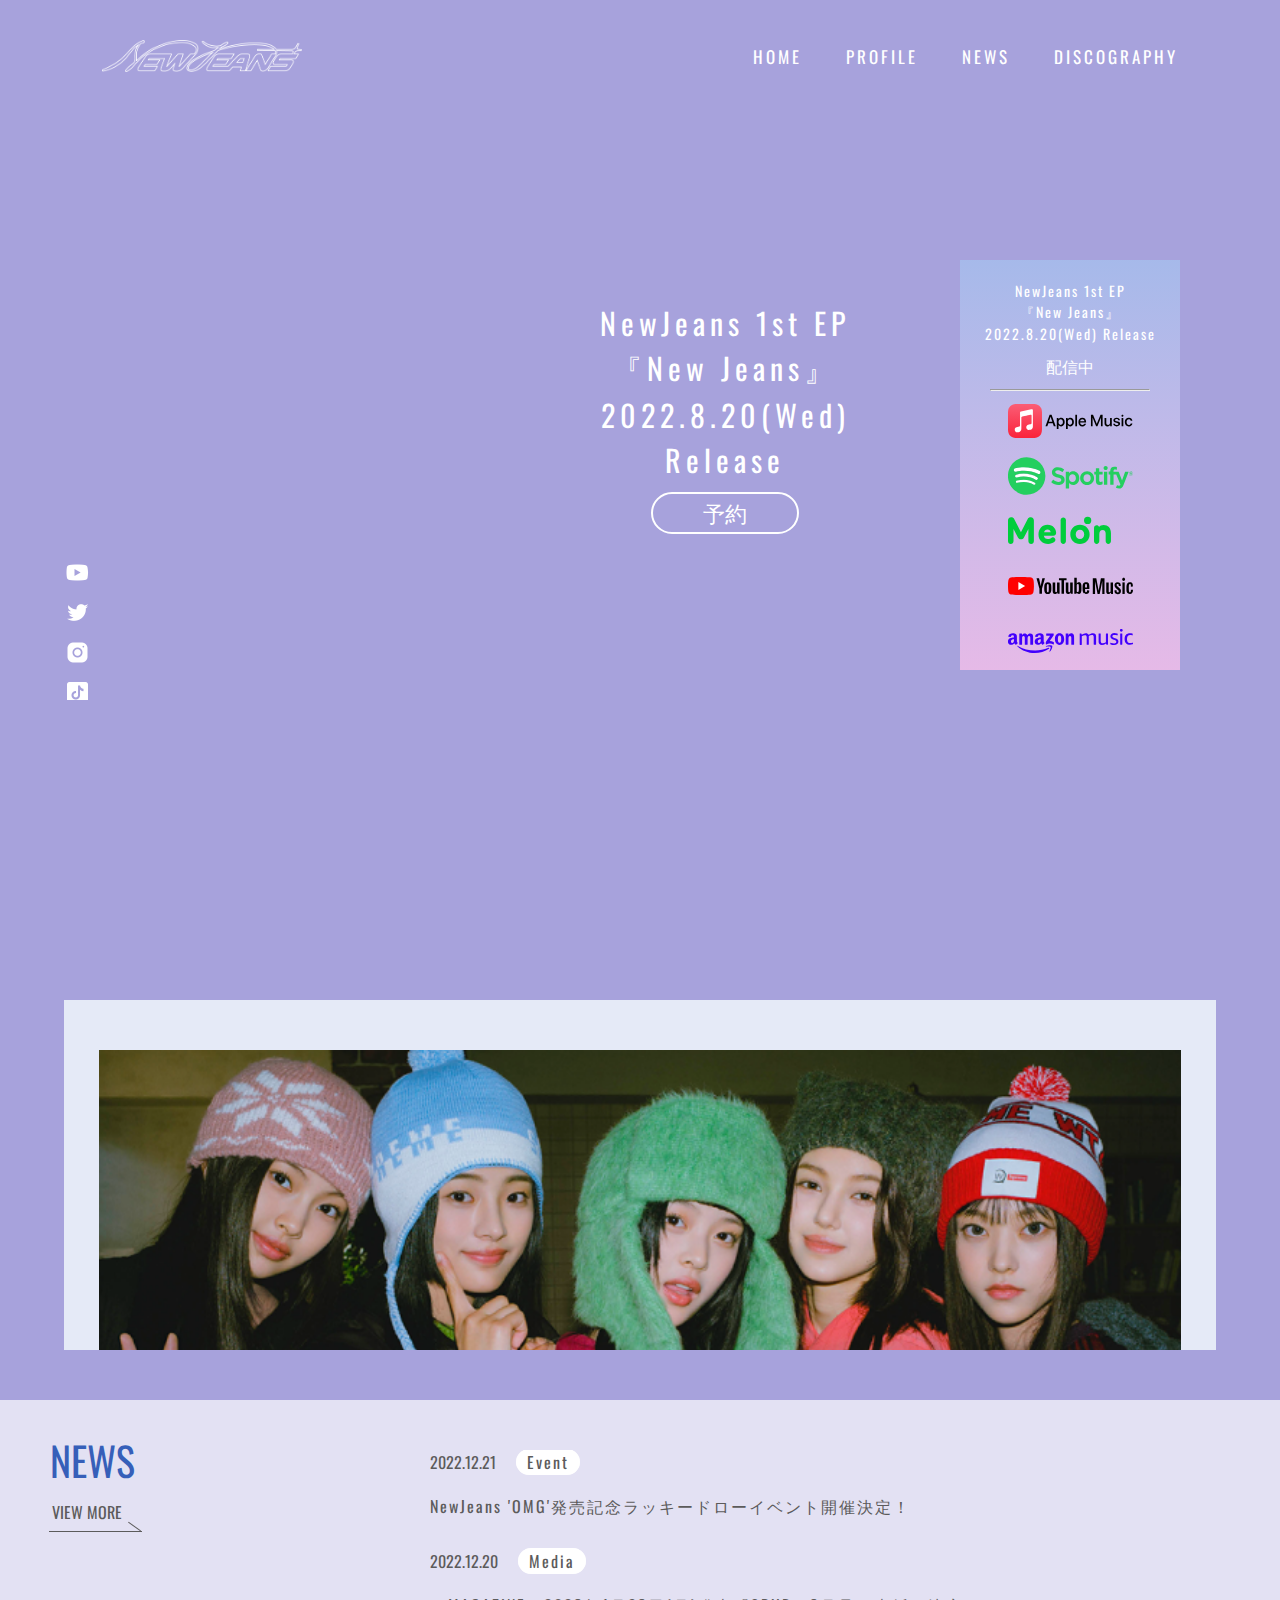
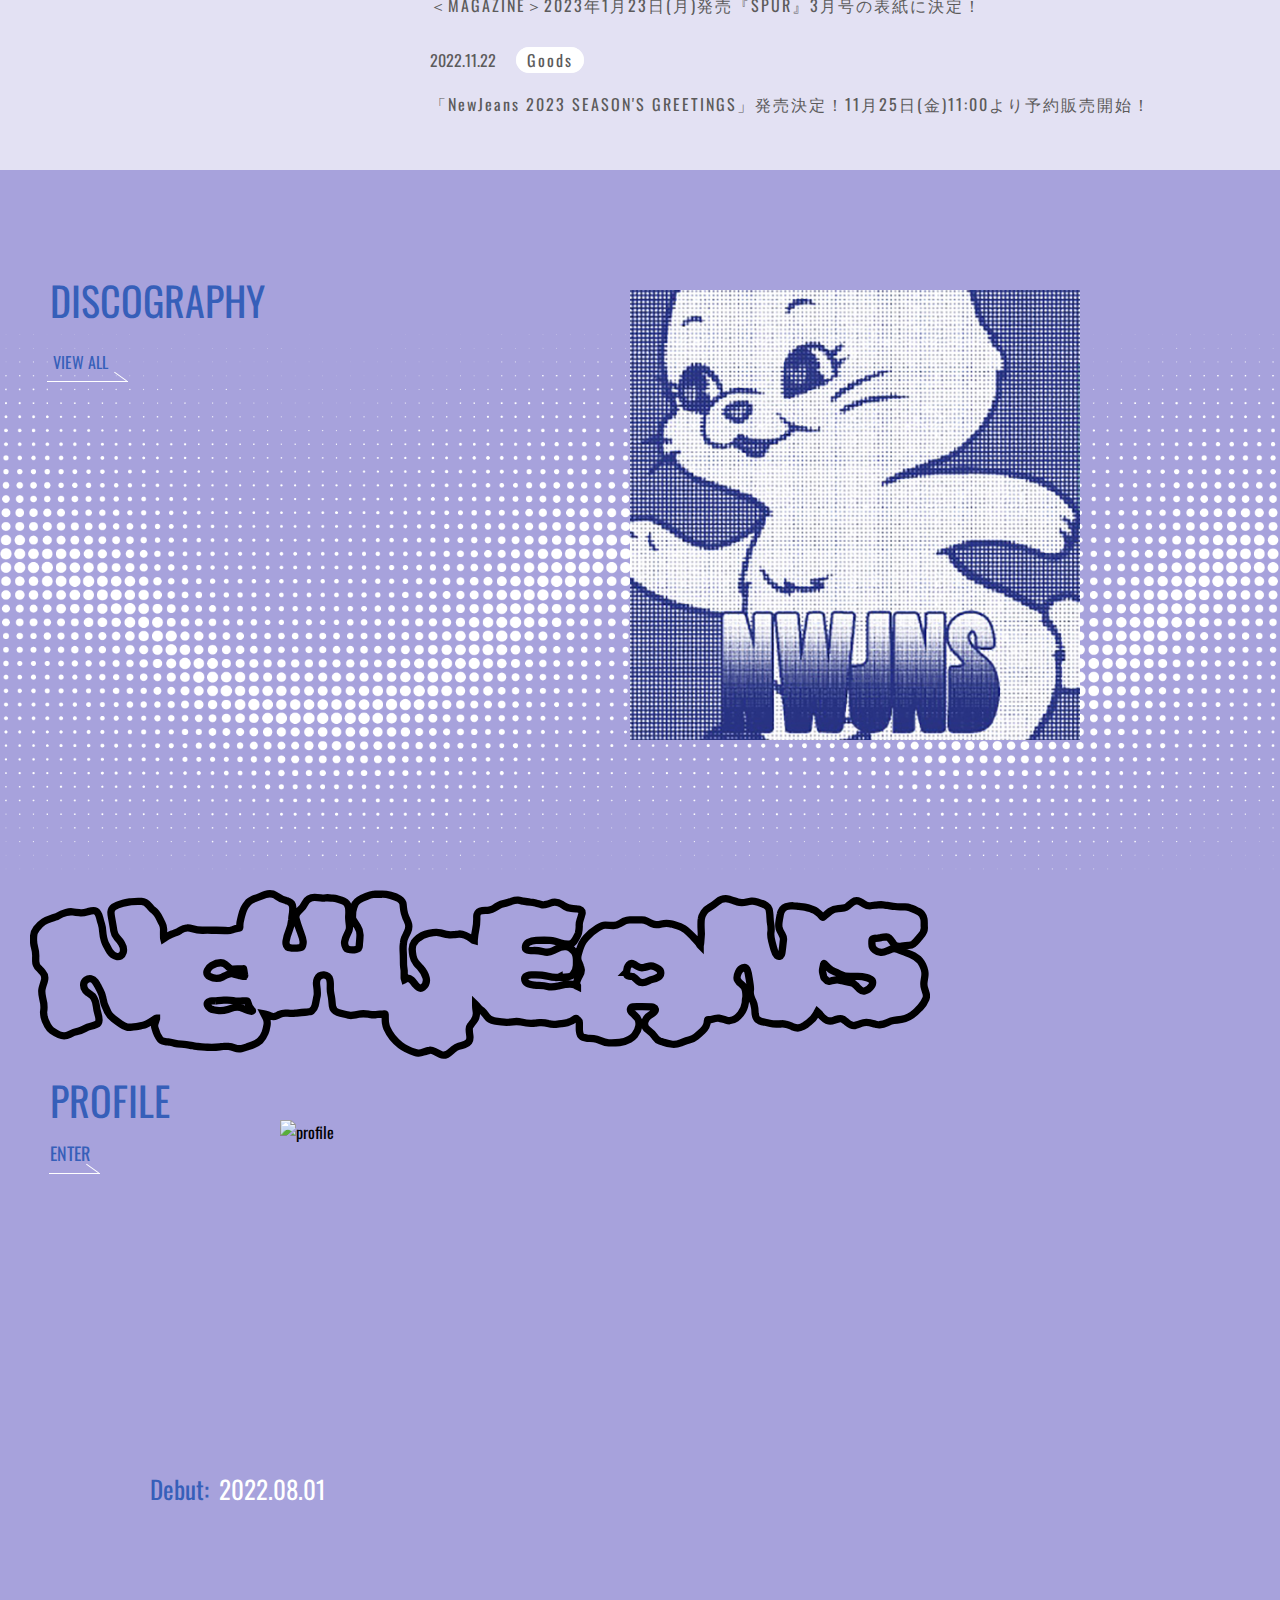
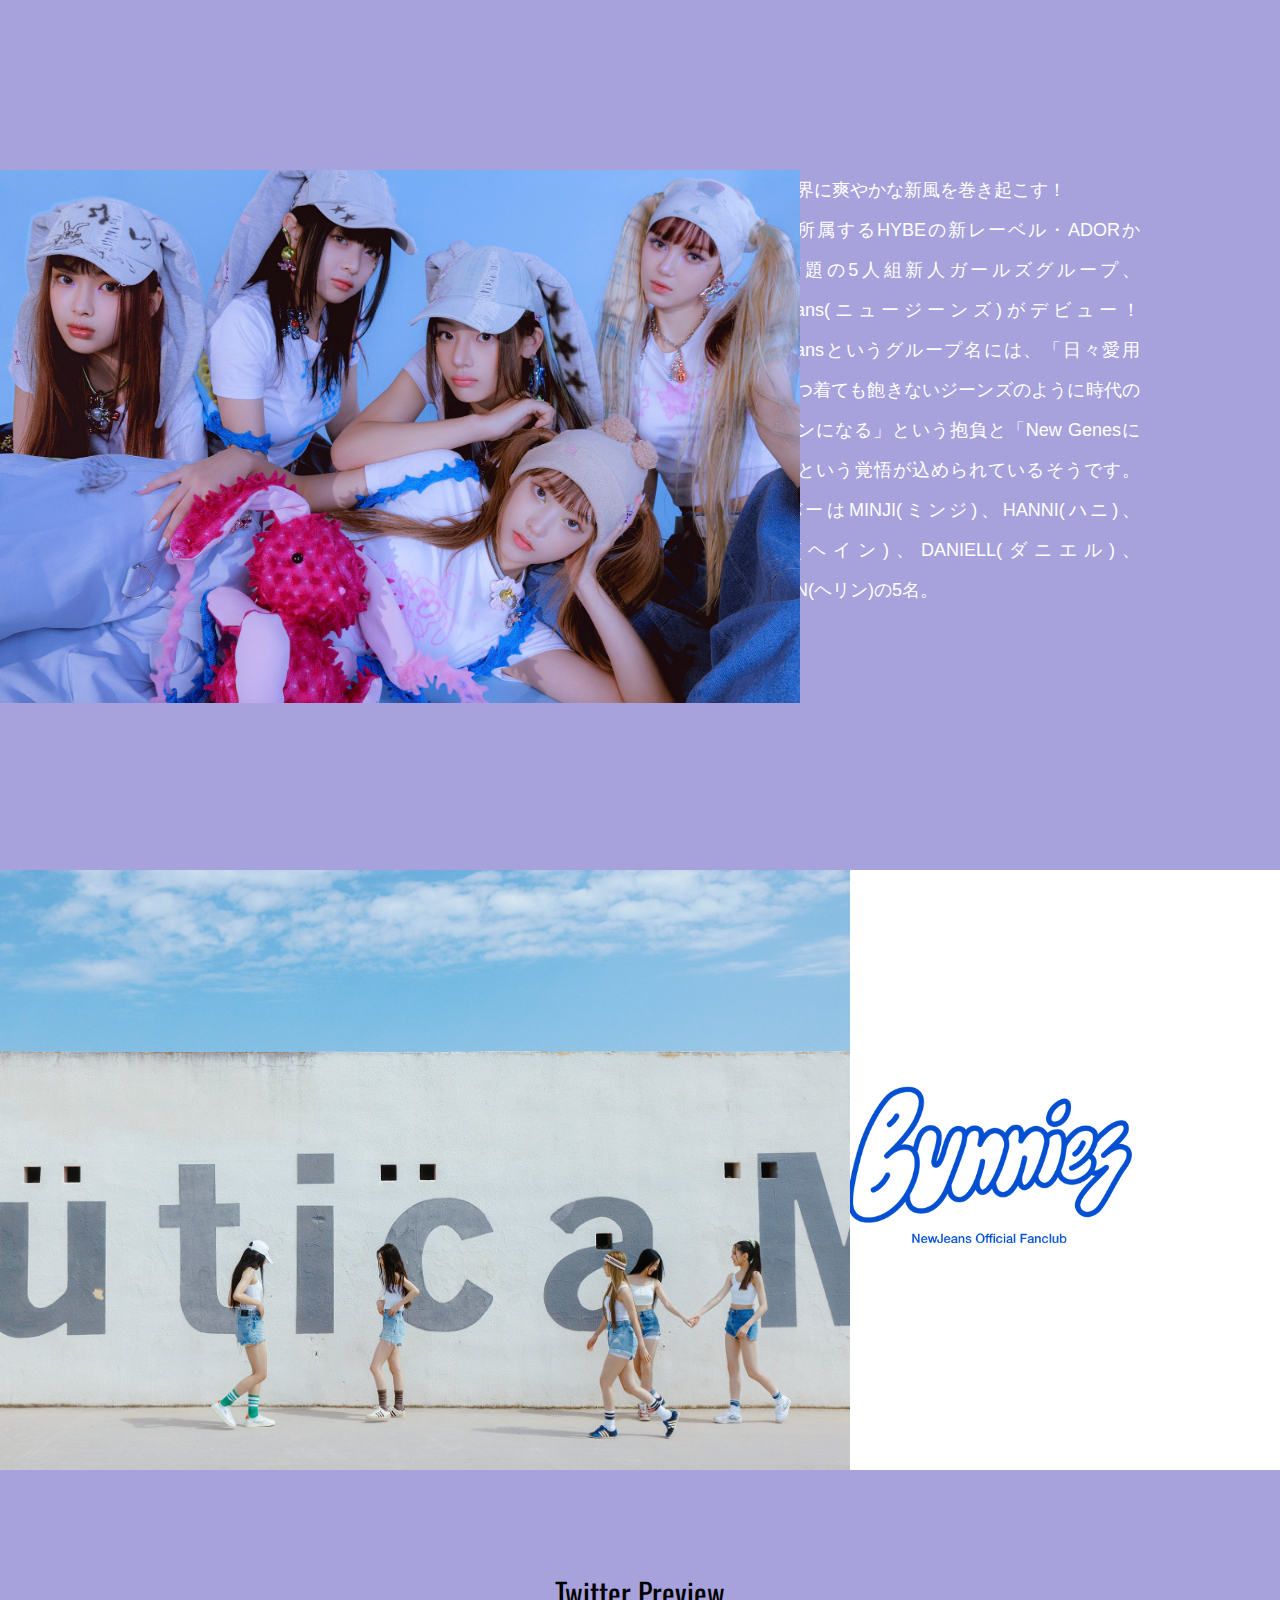
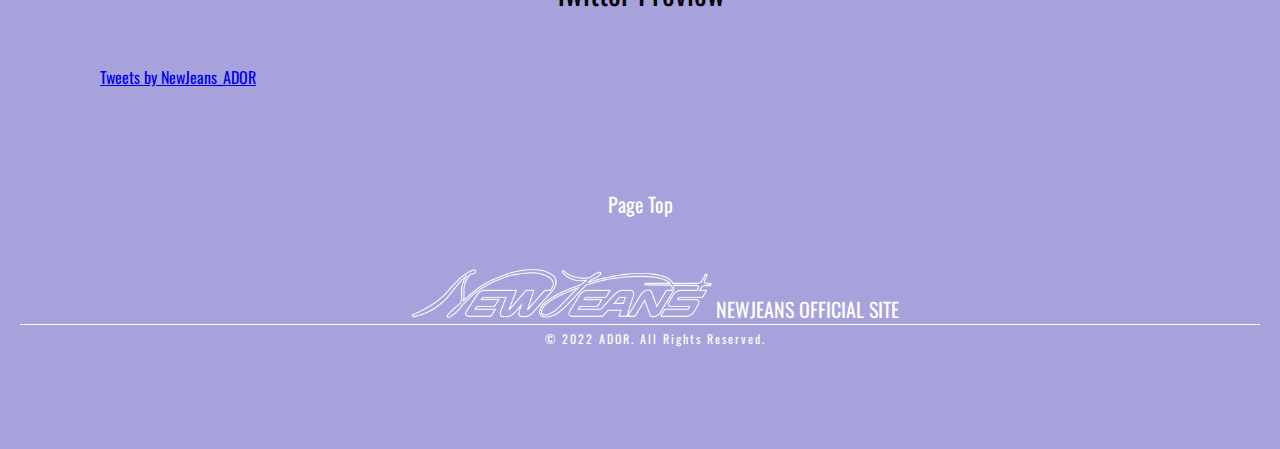
==== index.html @ 00171d14 "newsjeansofficialsite" ====
<!DOCTYPE html>
<html lang="ja">

<head>
    <meta charset="utf-8">
    <title>Newjeans Official Site</title>
    <link rel="stylesheet" type="text/css" href="css/style.css">

    <link rel="preconnect" href="https://fonts.googleapis.com">
    <link rel="preconnect" href="https://fonts.gstatic.com" crossorigin>
    <link
        href="https://fonts.googleapis.com/css2?family=Oswald:wght@300;400&family=Poppins:ital,wght@0,200;0,300;0,400;0,500;1,200;1,300;1,400;1,500&family=Zen+Old+Mincho:wght@400;500&display=swap"
        rel="stylesheet">
    <link rel="stylesheet" type="text/css" href="https://cdn.jsdelivr.net/npm/slick-carousel@1.8.1/slick/slick.css">
    <link rel="stylesheet" type="text/css" href="css/6-1-6.css">



</head>

<body>
    <div class="header">
        <video autoplay loop muted plays-inline>
            <source src="images/hypeboy.mp4" type="video/mp4" class="back-video">
        </video>
        <nav>
            <img class="logo" src="images/logo-white.png" alt="logo">
            <ul>
                <li><a href="index.html">HOME</a></li>
                <li><a href="profile.html">PROFILE</a></li>
                <li><a href="news.html">NEWS</a></li>
                <li><a href="discography.html">DISCOGRAPHY</a></li>
            </ul>
        </nav>
        <div class="content">
            <p>NewJeans 1st EP</p>
            <p>『New Jeans』</p>
            <p> 2022.8.20(Wed) Release</p>
            <a class="center" href="album_booking.html">予約</a>
        </div>
        <div class="listening_information">
            <p>NewJeans 1st EP</p>
            <p>『New Jeans』</p>
            <p> 2022.8.20(Wed) Release</p>
            <a href="#">配信中</a>
            <hr style="width:160px; margin: auto;" />

            <div class="listening_list">
                <a href="https://music.apple.com/us/album/newjeans-1st-ep-new-jeans/1635469682?l=ko"><img
                        src="./images/logo_applemusic_onlight.svg"></a>
                <a href="https://open.spotify.com/album/1HMLpmZAnNyl9pxvOnTovV">
                    <img src="./images/logo_spotify_onlight.svg"></a>
                <a href="https://www.melon.com/album/detail.htm?albumId=11011565"> <img
                        src="./images/logo_melon_onlight.svg"></a>
                <a
                    href="https://music.youtube.com/playlist?list=OLAK5uy_lxuD5WJ6rLmZZRUS9rVSot3WtE8BF4sc8&feature=share">
                    <img src="./images/logo_youtubemusic_onlight.svg"></a>
                <a
                    href="https://music.amazon.com/albums/B0B7W37VT7?marketplaceId=A1VC38T7YXB528&musicTerritory=JP&ref=dm_sh_2EeGV4gGXE5CJGzLcxWdYNJOo"><img
                        src="./images/logo_amazonmusic_onlight.svg"></a>


            </div>

        </div>
        <div class="media_area">
            <a href="https://www.youtube.com/channel/UCMki_UkHb4qSc0qyEcOHHJw"><img src="./images/icons_youtube.png"
                    alt="youtube"></a>
            <a href="https://mobile.twitter.com/newjeans_ador"><img src="./images/icons_twitter.png" alt="twitter"></a>
            <a href="https://www.instagram.com/newjeans_official/"><img src="./images/icons_instagram.png"
                    alt="instagram"></a>
            <a href="https://www.tiktok.com/@newjeans_official"><img src="./images/icons_tiktok.png" alt="tiktok"></a>
        </div>

    </div>
    <!-- news area -->
    <div class="whats_new box fadeUpTrigger">
        <!-- <p class="whatsnew">WHATS NEW?</p> -->
        <ul class="slider">
            <li><img src="images/omg.png" alt=""></li>
            <li><img src="images/omg_cafe.png" alt=""></li>
            <li><img src="images/whatsnew.png" alt=""></li>
            <li><img src="images/sg.png" alt=""></li>



        </ul>
    </div>
    <div class="news ">
        <p class="news_title box fadeUpTrigger">NEWS</p>
        <a href="news.html" class="btnarrow4 box fadeUpTrigger">VIEW MORE</a>

        <ul class="news_ul ">
            <li class="box fadeUpTrigger">

                <p class="date">2022.12.21<span class="news_category">Event</span></p>
                <a href="#">
                    <p class="news_contents">NewJeans 'OMG'発売記念ラッキードローイベント開催決定！</p>
                </a>
            </li>
            <li class="box fadeUpTrigger">

                <p class="date">2022.12.20<span class="news_category">Media</span></p>
                <a href="#">
                    <p class="news_contents">＜MAGAZINE＞2023年1月23日(月)発売『SPUR』3月号の表紙に決定！</p>
                </a>
            </li>
            <li class="box fadeUpTrigger">
                <p class="date">2022.11.22<span class="news_category">Goods</span></p><a href="#">
                    <p class="news_contents">「NewJeans 2023 SEASON'S GREETINGS」発売決定！11月25日(金)11:00より予約販売開始！</p>
                </a>
            </li>
        </ul>

    </div>



    <!-- discography -->
    <div class="discography ">
        <p class="discography_title box fadeLeftTrigger">DISCOGRAPHY</p>
        <img class="discography_image box fadeRightTrigger" src="images/1st_ep.jpeg" alt="discography">

        <a href="discography.html" class="btn_view_all box fadeLeftTrigger">VIEW ALL</a>

    </div>


    <div class="profile">
        <p class="profile_title box fadeLeftTrigger">PROFILE</p>
        <a href="profile.html" class="btn_enter box fadeLeftTrigger">ENTER</a>


        <img class="profile_image fadeRightTrigger" src="images/profilephoto1.png" alt="profile">
        <img class="profile_image2 box fadeUpTrigger" src="images/discography_pic.jpeg" alt="profile">
        <img class="name_logo fadeLeftTrigger" src="images/logo1.svg" alt="name_logo">
        <p class="debut_time fadeLeftTrigger">
            <span class="debut">Debut:</span>2022.08.01
        </p>
        <p class="nj_introduction fadeRightTrigger">
            K-POP界に爽やかな新風を巻き起こす！　<br>
            BTSが所属するHYBEの新レーベル・ADORから、話題の5人組新人ガールズグループ、NewJeans(ニュージーンズ)がデビュー！
            NewJeansというグループ名には、「日々愛用し、いつ着ても飽きないジーンズのように時代のアイコンになる」という抱負と「New
            Genesになる」という覚悟が込められているそうです。

            メンバーはMINJI(ミンジ)、HANNI(ハニ)、HYEIN(ヘイン)、DANIELL(ダニエル)、HAERIN(ヘリン)の5名。</p>




    </div>





    <!-- bunnies zone -->
    <div class="bunnies">
        <!-- <p class="fanclub_title">BUNNIES</p>
        <p class="fanclub">NEWJEANS OFFICIAL FANCLUB</p> -->
        <a href="#"><img class="fc_image" src="./images/hawilrbaeh.gif"></a>
        <img class="fy_image fadeLeftTrigger" src="./images/fy.png">


    </div>


    <!-- twitter area -->
    <div class="twitter">
        <p class="twitter_title">Twitter Preview</p>
        <a class="twitter-timeline" data-width="1000" data-height="600" data-theme="light"
            href="https://twitter.com/NewJeans_ADOR?ref_src=twsrc%5Etfw">Tweets by NewJeans_ADOR</a>
        <script async src="https://platform.twitter.com/widgets.js" charset="utf-8"></script>
    </div>

    <p id="page-top"><a href="#">Page Top</a></p>
    <!-- footer area -->
    <div class="footer">
        <img class="footer_logo" src="images/logo-white.png" alt="logo">
        <span class="footer_title">NEWJEANS OFFICIAL SITE</span>
        <hr size="1" width="100%" color="#fff" noshade>
        <p class="copyrights">© 2022 ADOR. All Rights Reserved.

        </p>
    </div>



    <script src="https://code.jquery.com/jquery-3.4.1.min.js"
        integrity="sha256-CSXorXvZcTkaix6Yvo6HppcZGetbYMGWSFlBw8HfCJo=" crossorigin="anonymous"></script>

    <script src="js/pagetop.js"></script>

    <script src="https://code.jquery.com/jquery-3.6.3.min.js"
        integrity="sha256-pvPw+upLPUjgMXY0G+8O0xUf+/Im1MZjXxxgOcBQBXU=" crossorigin="anonymous"></script>
    <script src="https://code.jquery.com/jquery-3.4.1.min.js"
        integrity="sha256-CSXorXvZcTkaix6Yvo6HppcZGetbYMGWSFlBw8HfCJo=" crossorigin="anonymous"></script>
    <script src="js/3-2-3-1.js"></script>


    <script src="https://code.jquery.com/jquery-3.4.1.min.js"
        integrity="sha256-CSXorXvZcTkaix6Yvo6HppcZGetbYMGWSFlBw8HfCJo=" crossorigin="anonymous"></script>
    <script src="https://cdn.jsdelivr.net/npm/slick-carousel@1.8.1/slick/slick.min.js"></script>
    <script src="js/6-1-6.js"></script>
</body>

</html>
---- css/style.css ----
@import url("https://fonts.googleapis.com/css2?family=Oswald:wght@300;400&family=Poppins:ital,wght@0,200;0,300;0,400;0,500;1,200;1,300;1,400;1,500&family=Zen+Old+Mincho:wght@400;500&display=swap");

* {
  margin: 0;
  padding: 0;
  box-sizing: border-box;
  font-family: "Oswald", sans-serif;
}
body {
  background-color: rgb(167, 162, 220);
}
.header {
  width: 100%;
  height: 100vh;
  position: relative;
  padding: 0 5%;
  display: flex;
  align-items: center;
  justify-content: center;
}
nav {
  width: 100%;
  position: absolute;
  overflow: hidden;
  top: 0;
  left: 0;
  padding: 40px 8%;
  display: flex;
  align-items: center;
  justify-content: space-between;
}
nav .logo {
  width: 200px;
}
nav ul li {
  list-style: none;
  display: inline-block;
  margin-left: 40px;
}
nav ul li a {
  text-decoration: none;
  color: #fff;
  font-size: 17px;
  letter-spacing: 3px;
}
nav ul li a:hover {
  color: #c590e3;
  transition: all 0.4s ease;
}
.content {
  position: absolute;
  overflow: hidden;
  z-index: 1;
  left: 550px;
  top: 300px;
  width: 350px;
  height: 300px;
  color: #fff;
  text-align: center;
}
.content p {
  font-size: 30px;
  text-align: center;
  letter-spacing: 5px;
}
.content a {
  text-decoration: none;
  display: inline-block;
  color: #fff;
  font-size: 22px;
  border: 2px solid #fff;
  padding: 2px 50px;
  border-radius: 30px;
  margin-top: 10px;
}
/* .content a:hover {
  -webkit-text-stroke: 2px #fff;
  color: transparent;
} */

.listening_information {
  text-align: center;
  position: absolute;
  overflow: hidden;
  background-image: linear-gradient(to top, #fbc2ebbe 0%, #a6c0eec7 100%);
  padding-top: 20px;
  width: 220px;
  height: 410px;
  z-index: 3;
  top: 260px;
  right: 100px;
}
.listening_information p {
  color: #fff;
  z-index: 10;
  opacity: 100%;
  letter-spacing: 2px;
  font-size: 14px;
}
.listening_information a {
  display: block;
  text-decoration: none;
  color: #fff;
  margin-top: 10px;
  margin-bottom: 10px;
}
.listening {
  text-align: center;
  margin: 0 auto;
}
.listening_list img {
  height: 40px;
}
.media_area {
  position: absolute;
  overflow: hidden;
  padding-top: 10px;
  width: 60px;
  height: 150px;
  z-index: 999;
  top: 550px;
  left: 50px;
}
.media_area img {
  width: 25px;
  margin-left: 15px;
  margin-bottom: 10px;
  transition: all 0.4s ease-in-out;
}
.media_area img:hover {
  transform: translateY(-10px);
}
.back-video {
  position: absolute;
  overflow: hidden;
  right: 0;
  bottom: 0;
  z-index: -1;
}

@media (min-aspect-ratio: 16/9) {
  .back-video {
    width: 100%;
    height: auto;
  }
}
@media (max-aspect-ratio: 16/9) {
  .back-video {
    width: auto;
    height: 100%;
  }
}
.whats_new {
  position: relative;
  overflow: hidden;
  width: 90%;
  height: 350px;
  margin: 0 auto;
  margin-top: 100px;

  background-color: rgb(229, 234, 247);
}
.whatsnew {
  position: absolute;
  overflow: hidden;
  top: 0px;
  left: 30px;
  font-size: 30px;
  font-family: "Oswald", sans-serif;
  color: black;
  z-index: 1;
}
.news {
  position: relative;
  overflow: hidden;
  height: 370px;
  margin-top: 50px;
  background-color: rgba(253, 253, 253, 0.694);
}
.news_title {
  position: absolute;
  overflow: hidden;
  font-size: 40px;
  top: 30px;
  left: 50px;
  color: rgb(54, 95, 185);
  font-family: "Oswald", sans-serif;
}

.btnarrow4 {
  top: 100px;
  left: 32px;
  /*矢印と下線の基点とするためrelativeを指定*/
  position: relative;
  /*形状*/
  display: inline-block;
  padding: 0 20px;
  color: rgb(92, 91, 91);
  text-decoration: none;
  outline: none;
  font-family: "Oswald", sans-serif;
}

/*矢印と下線の形状*/
.btnarrow4::before {
  content: "";
  /*絶対配置で下線の位置を決める*/
  position: absolute;
  bottom: -8px;
  left: 15%;
  /*下線の形状*/
  width: 85%;
  height: 1px;
  background: rgb(92, 91, 91);
  /*アニメーションの指定*/
  transition: all 0.3s;
}

.btnarrow4::after {
  content: "";
  /*絶対配置で矢印の位置を決める*/
  position: absolute;
  bottom: -3px;
  right: 0;
  /*矢印の形状*/
  width: 15px;
  height: 1px;
  background: rgb(92, 91, 91);
  transform: rotate(35deg);
  /*アニメーションの指定*/
  transition: all 0.3s;
}

/*hoverした際の移動*/
.btnarrow4:hover::before {
  left: 35%;
}
.btnarrow4:hover::after {
  right: -20%;
}

.btn_view_all {
  top: 180px;
  left: 33px;
  /*矢印と下線の基点とするためrelativeを指定*/
  position: relative;
  /*形状*/
  display: inline-block;
  padding: 0 20px;
  color: rgb(54, 95, 185);
  text-decoration: none;
  outline: none;
  font-family: "Oswald", sans-serif;
}

/*矢印と下線の形状*/
.btn_view_all::before {
  content: "";
  /*絶対配置で下線の位置を決める*/
  position: absolute;
  bottom: -8px;
  left: 15%;
  /*下線の形状*/
  width: 85%;
  height: 1px;
  background: #fff;
  /*アニメーションの指定*/
  transition: all 0.3s;
}

.btn_view_all::after {
  content: "";
  /*絶対配置で矢印の位置を決める*/
  position: absolute;
  bottom: -3px;
  right: 0;
  /*矢印の形状*/
  width: 15px;
  height: 1px;
  background: #fff;
  transform: rotate(35deg);
  /*アニメーションの指定*/
  transition: all 0.3s;
}

/*hoverした際の移動*/
.btn_view_all:hover::before {
  left: 35%;
}
.btn_view_all:hover::after {
  right: -20%;
}
.news ul {
  position: absolute;
  overflow: hidden;
  right: 50px;
  top: 50px;
  width: px;
  list-style: none;
  color: rgb(92, 91, 91);
}
.news ul li {
  width: 800px;
  margin-bottom: 30px;
}
.news_category {
  margin-left: 20px;
  border: 1px solid #fff;
  padding: 0 10px;
  border-radius: 20px;
  background-color: #fff;
  letter-spacing: 2px;
}
.news .date {
  margin-bottom: 10px;
}

.news ul a {
  text-decoration: none;
  color: rgb(92, 91, 91);
  position: relative;
  overflow: hidden;
}
.news ul li.current a,
.news ul li a:hover {
  color: rgb(92, 91, 91);
}
.news ul li a:after {
  content: "";
  /*絶対配置で線の位置を決める*/
  position: absolute;
  top: 0;
  left: 0;
  /*線の形状*/
  width: 100%;
  height: 2px;
  background: #ffffff;
  /*アニメーションの指定*/
  transition: all 0.3s;
  transform: scale(0, 1); /*X方向0、Y方向1*/
  transform-origin: left top; /*左上基点*/
}
.news ul li.current a:after,
.news ul li a:hover::after {
  transform: scale(1, 1); /*X方向にスケール拡大*/
}
.news_contents {
  padding-top: 10px;
  text-align: left;
  letter-spacing: 2px;
}
.profile {
  height: 1600px;
  position: relative;
  overflow: hidden;
  /* background-image: url(../images/pr.jpeg);
  background-size: cover;
  background-repeat: no-repeat;
  background-attachment: fixed; */
  /* background: linear-gradient(#f38cec, rgb(243, 173, 86)); */
}
.profile_title {
  position: absolute;
  overflow: hidden;
  font-size: 40px;
  top: 200px;
  left: 50px;
  color: rgb(54, 95, 185);
  font-family: "Oswald", sans-serif;
}
.profile_image {
  width: 1000px;
  position: absolute;
  overflow: hidden;
  z-index: 2;
  top: 250px;
  right: 0px;
}

.btn_enter {
  top: 270px;
  left: 40px;
  /*矢印と下線の基点とするためrelativeを指定*/
  position: relative;
  /*形状*/
  display: inline-block;
  padding: 0 10px;
  color: rgb(54, 95, 185);
  font-size: 18px;
  text-decoration: none;
  outline: none;
  font-family: "Oswald", sans-serif;
}

/*矢印と下線の形状*/
.btn_enter::before {
  content: "";
  /*絶対配置で下線の位置を決める*/
  position: absolute;
  bottom: -8px;
  left: 15%;
  /*下線の形状*/
  width: 85%;
  height: 1px;
  background: #fff;
  /*アニメーションの指定*/
  transition: all 0.3s;
}

.btn_enter::after {
  content: "";
  /*絶対配置で矢印の位置を決める*/
  position: absolute;
  bottom: -3px;
  right: 0;
  /*矢印の形状*/
  width: 15px;
  height: 1px;
  background: #fff;
  transform: rotate(35deg);
  /*アニメーションの指定*/
  transition: all 0.3s;
}

/*hoverした際の移動*/
.btn_enter:hover::before {
  left: 35%;
}
.btn_enter:hover::after {
  right: -20%;
}
.discography {
  width: 100%;
  height: 700px;
  position: relative;
  overflow: hidden;
  background-image: url(../images/dot.png);
  background-size: 100%;
  background-repeat: repeat-x;
  background-position: 50% 100%;
}
.discography_title {
  position: absolute;
  overflow: hidden;
  font-size: 40px;
  top: 100px;
  left: 50px;
  color: rgb(54, 95, 185);
  font-family: "Oswald", sans-serif;
}
.discography_image {
  position: absolute;
  overflow: hidden;
  top: 120px;
  right: 200px;
  width: 450px;
}

.about_nj {
  position: absolute;
  overflow: hidden;
  top: 170px;
  left: 373px;
  font-size: 22px;
}

.nj_introduction {
  position: absolute;
  overflow: hidden;
  width: 400px;
  text-align: justify;
  top: 900px;
  right: 140px;
  font-size: 18px;
  line-height: 40px;
  font-family: sans-serif;
  color: #fff;
  font-family: Verdana, Geneva, Tahoma, sans-serif;
}
.debut_time {
  position: absolute;
  overflow: hidden;
  top: 600px;
  left: 150px;
  font-size: 25px;
  color: #fff;
}
.debut {
  color: rgb(54, 95, 185);
  margin-right: 10px;
}
.profile_image2 {
  position: absolute;
  overflow: hidden;
  width: 800px;
  top: 900px;
  left: 0px;
  z-index: 3;
}
.name_logo {
  position: absolute;
  overflow: hidden;
  width: 900px;
  top: 20px;
  left: 30px;
  z-index: 1;
}
.bunnies {
  /* background: url(../images/4.png) no-repeat center;
  background-attachment: fixed;
  background-size: cover;
  background-position: 50% 100%; */
  position: relative;
  overflow: hidden;
  width: 100%;
  background-color: #fff;
  height: 600px;
}
.fanclub_title {
  position: absolute;
  overflow: hidden;
  font-size: 40px;
  top: 100px;
  left: 300px;
  font-family: "Oswald", sans-serif;
  background-color: rgba(240, 248, 255, 0.798);
  padding: 5px 20px;
}
.fanclub {
  position: absolute;
  overflow: hidden;
  font-size: 20px;
  top: 179px;
  left: 50px;
  font-family: "Oswald", sans-serif;
  background-color: rgba(240, 248, 255, 0.798);
  padding: 5px 20px;
}

.fc_image {
  width: 500px;
  position: absolute;
  overflow: hidden;
  top: 180px;
  right: 40px;
}
.fy_image {
  position: absolute;
  overflow: hidden;
  width: 850px;
}
.twitter {
  padding: 100px;
}
.twitter_title {
  font-size: 30px;
  text-align: center;
  margin-bottom: 50px;
}
.twitter-timeline {
  margin: 0 auto;
  text-align: center;
}

#page-top {
  text-align: center;
  margin-bottom: 50px;
}
#page-top a {
  text-decoration: none;
  font-size: 20px;
  color: rgb(255, 255, 255);
}
.footer {
  height: 180px;
  margin: 0 auto;
  padding: 0 20px;
  text-align: center;
}
.footer_logo {
  width: 300px;
  margin-left: 30px;
  /* margin-bottom: 5px; */
}
.footer_title {
  color: #fff;
  font-size: 20px;
  /* margin-bottom: 30px; */
}
.copyrights {
  color: #fff;
  font-size: 12px;
  margin-left: 30px;
  margin-top: 5px;
  letter-spacing: 2px;
}

.fadeIn {
  animation-name: fadeInAnime;
  animation-duration: 1s;
  animation-fill-mode: forwards;
  opacity: 0;
}

@keyframes fadeInAnime {
  from {
    opacity: 0;
  }

  to {
    opacity: 1;
  }
}

/* 下から */

.fadeUp {
  animation-name: fadeUpAnime;
  animation-duration: 0.8s;
  animation-fill-mode: forwards;
  opacity: 0;
}

@keyframes fadeUpAnime {
  from {
    opacity: 0;
    transform: translateY(100px);
  }

  to {
    opacity: 1;
    transform: translateY(0);
  }
}

/* 上から */

.fadeDown {
  animation-name: fadeDownAnime;
  animation-duration: 0.8s;
  animation-fill-mode: forwards;
  opacity: 0;
}

@keyframes fadeDownAnime {
  from {
    opacity: 0;
    transform: translateY(-100px);
  }

  to {
    opacity: 1;
    transform: translateY(0);
  }
}

/* 左から */

.fadeLeft {
  animation-name: fadeLeftAnime;
  animation-duration: 0.8s;
  animation-fill-mode: forwards;
  opacity: 0;
}

@keyframes fadeLeftAnime {
  from {
    opacity: 0;
    transform: translateX(-100px);
  }

  to {
    opacity: 1;
    transform: translateX(0);
  }
}

/* 右から */

.fadeRight {
  animation-name: fadeRightAnime;
  animation-duration: 0.8s;
  animation-fill-mode: forwards;
  opacity: 0;
}

@keyframes fadeRightAnime {
  from {
    opacity: 0;
    transform: translateX(100px);
  }

  to {
    opacity: 1;
    transform: translateX(0);
  }
}
---- css/6-1-6.css ----
/*==================================================
スライダーのためのcss
===================================*/
.slider {
  /*横幅94%で左右に余白を持たせて中央寄せ*/
  width: 94%;
  margin: 50px auto;
}

.slider img {
  width: 100%; /*スライダー内の画像を横幅100%に*/
  height: auto;
}

/*slickのJSで書かれるタグ内、スライド左右の余白調整*/

.slider .slick-slide {
  margin: 0 10px;
}

/*矢印の設定*/

/*戻る、次へ矢印の位置*/
.slick-prev,
.slick-next {
  position: absolute; /*絶対配置にする*/
  top: 42%;
  cursor: pointer; /*マウスカーソルを指マークに*/
  outline: none; /*クリックをしたら出てくる枠線を消す*/
  border-top: 5px solid rgb(28, 151, 227); /*矢印の色*/
  border-right: 5px solid rgb(28, 151, 227); /*矢印の色*/
  height: 30px;
  width: 30px;
}

.slick-prev {
  /*戻る矢印の位置と形状*/
  left: -2%;

  transform: rotate(-135deg);
}

.slick-next {
  /*次へ矢印の位置と形状*/
  right: -2%;
  transform: rotate(45deg);
}

/*ドットナビゲーションの設定*/

.slick-dots {
  text-align: center;
  margin: 20px 0 0 0;
}

.slick-dots li {
  display: inline-block;
  margin: 0 5px;
}

.slick-dots button {
  color: transparent;
  outline: none;
  width: 10px; /*ドットボタンのサイズ*/
  height: 10px; /*ドットボタンのサイズ*/
  display: block;
  border: none;
  border-radius: 50%;
  background: rgb(255, 255, 255); /*ドットボタンの色*/
}

.slick-dots .slick-active button {
  background: rgb(97, 161, 224); /*ドットボタンの現在地表示の色*/
}
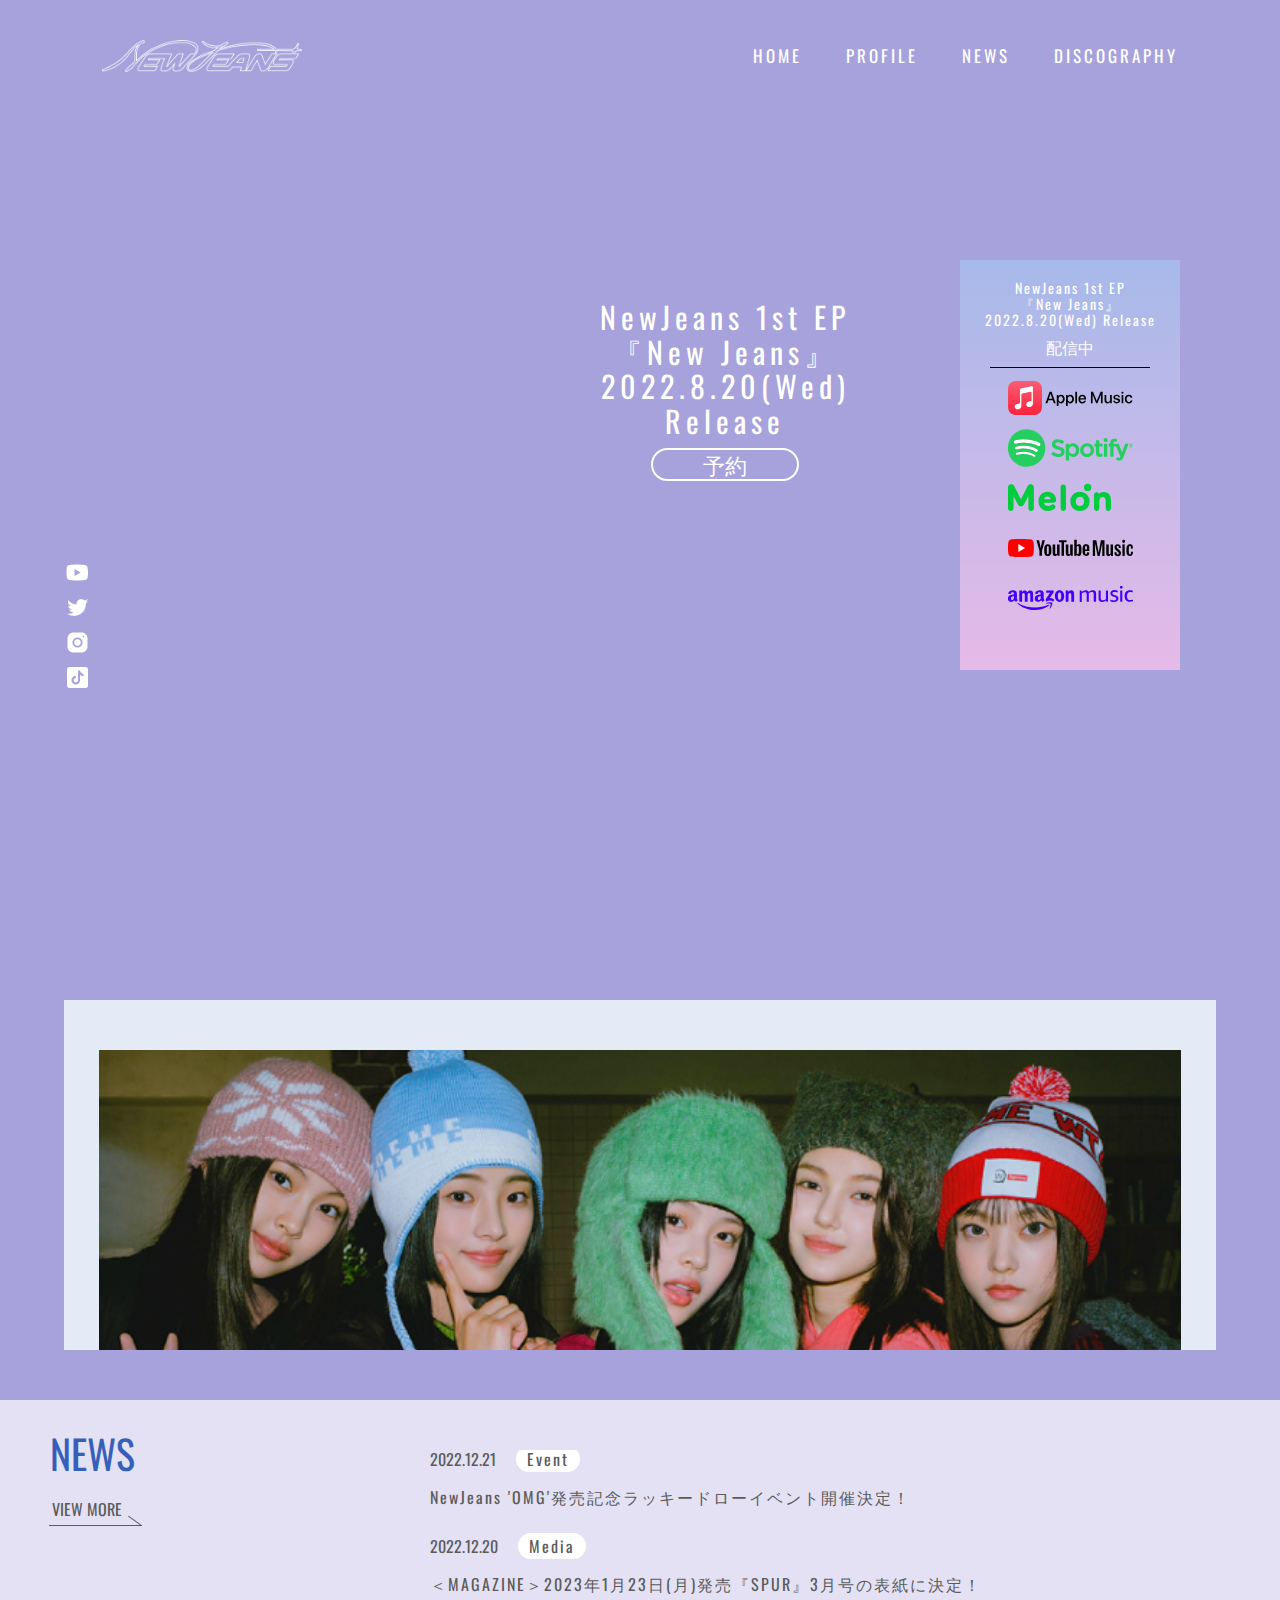
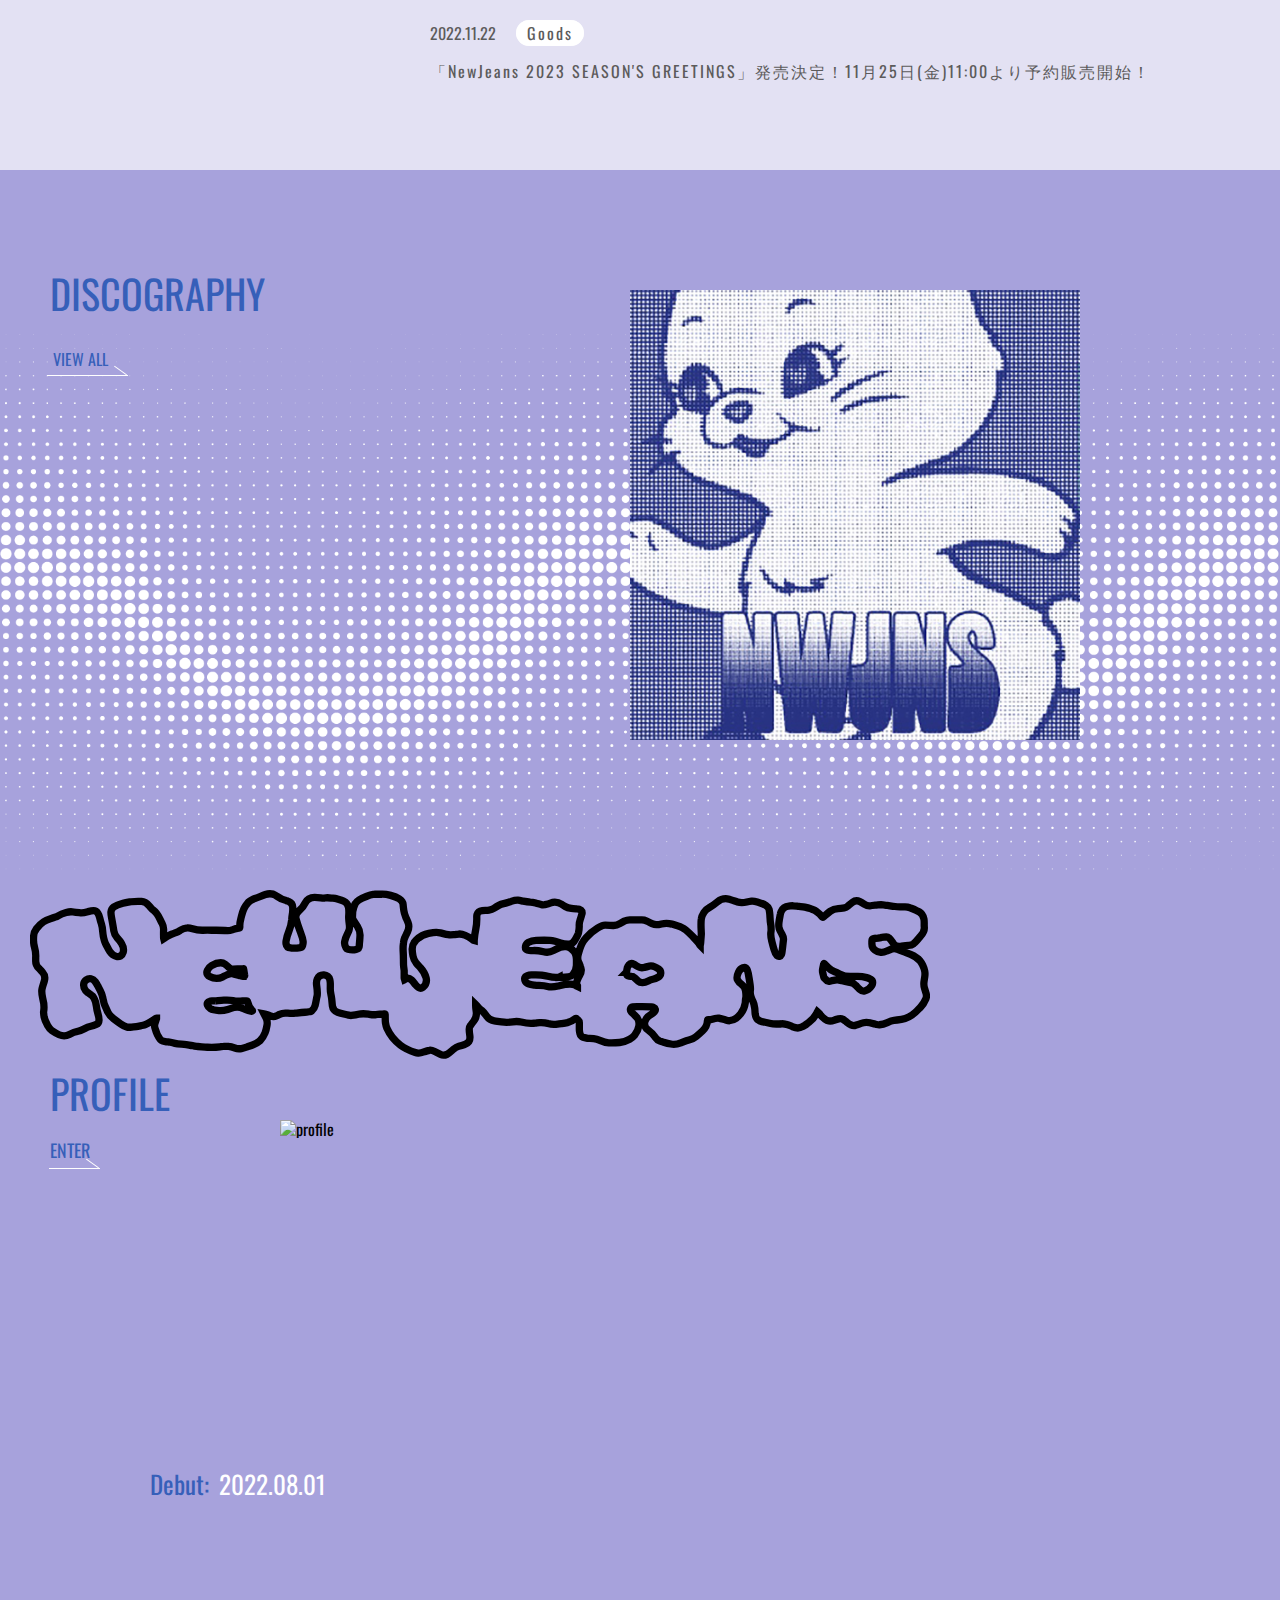
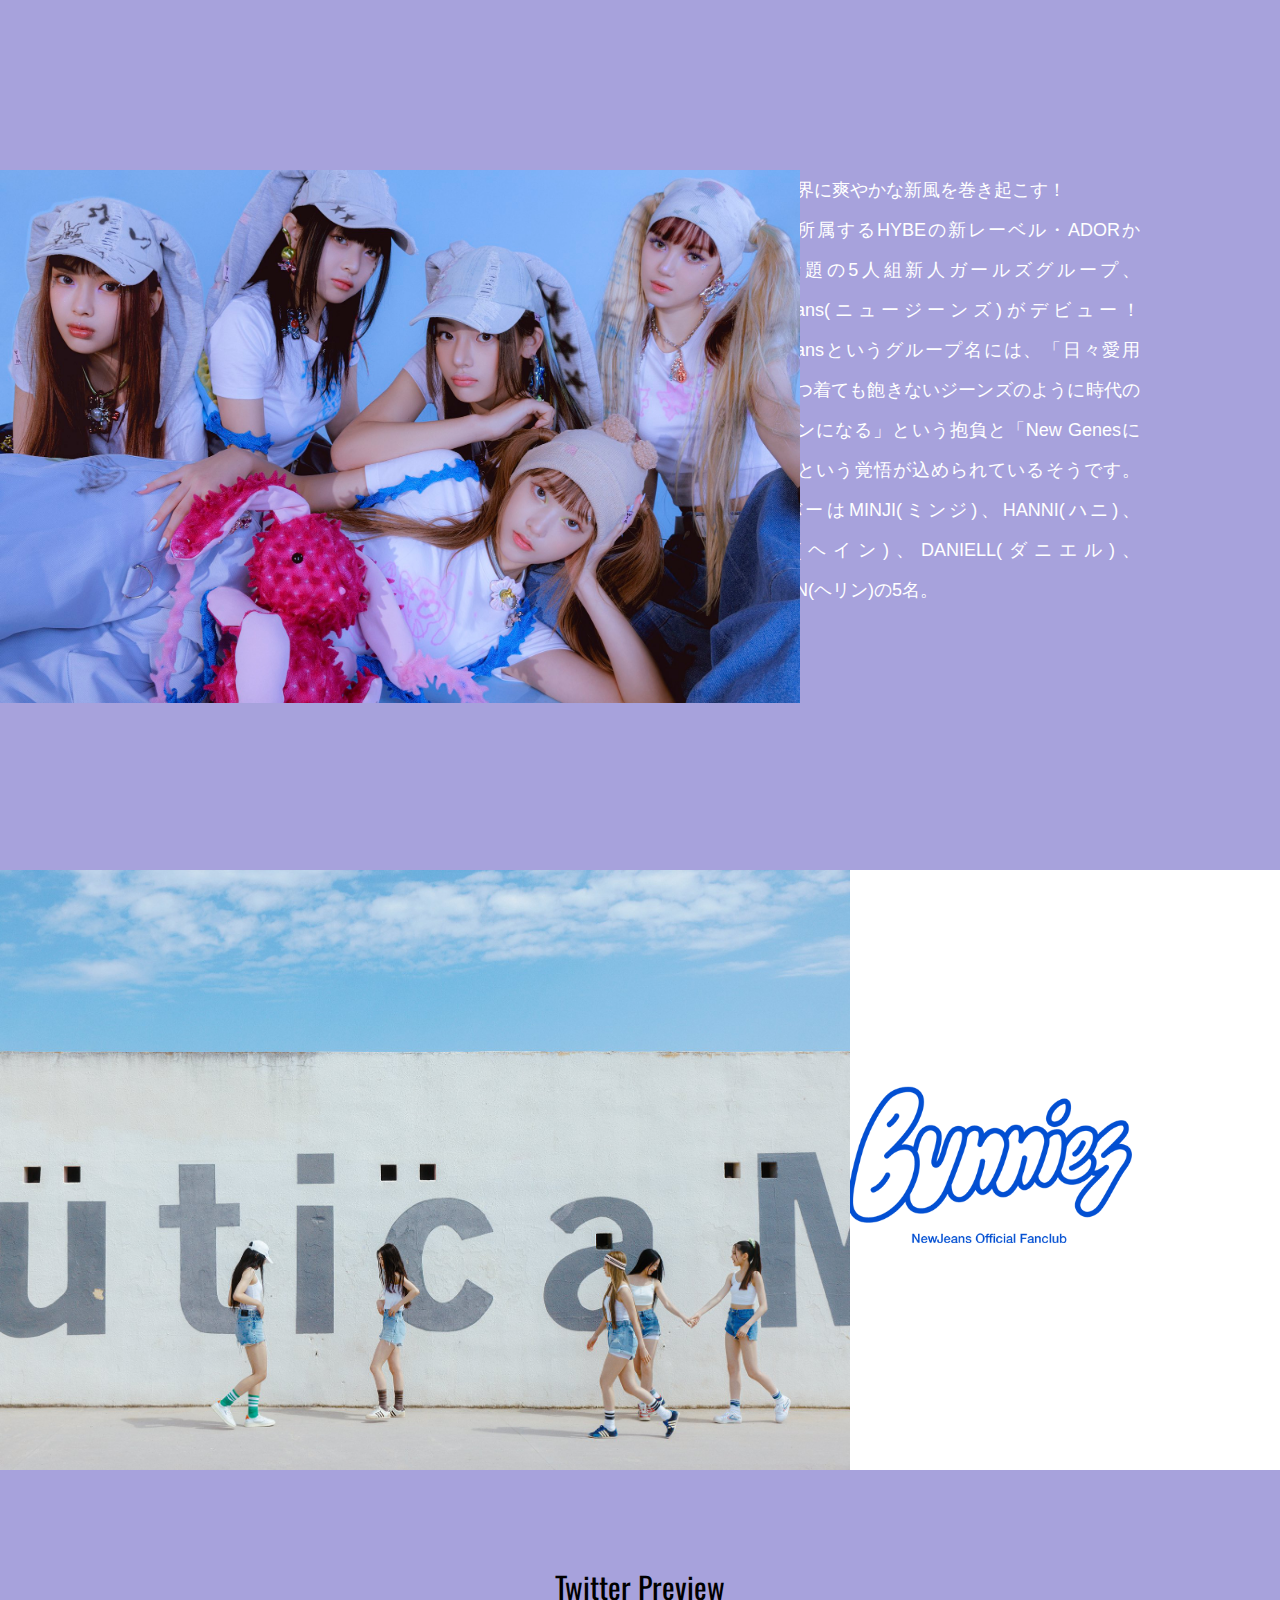
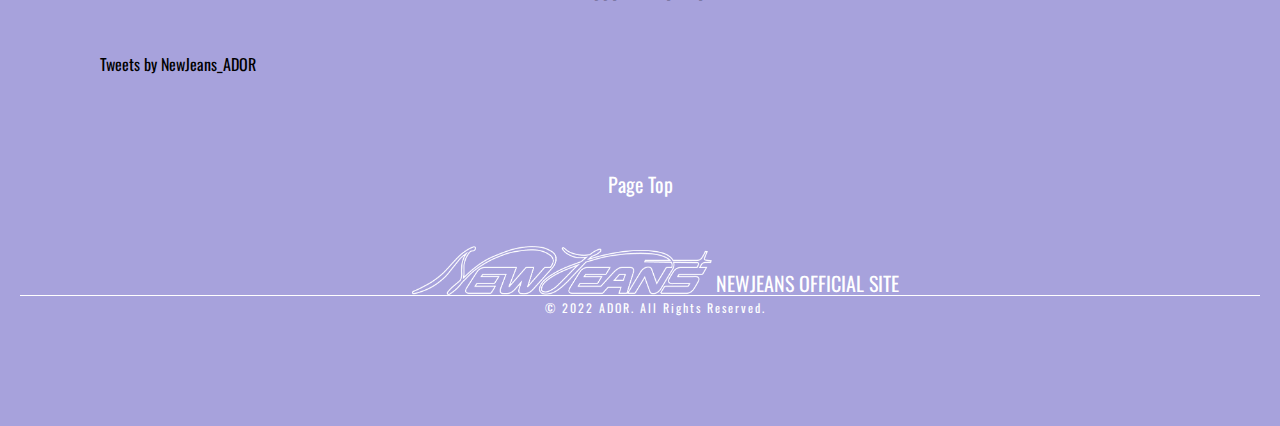
==== commit 61ff721f: "Update index.html" ====
--- a/index.html
+++ b/index.html
@@ -2,9 +2,13 @@
 <html lang="ja">
 
 <head>
-    <meta charset="utf-8">
+    <meta charset="UTF-8">
+    <meta name="robots" content="none">
+    <meta http-equiv="X-UA-Compatible" content="IE=edge">
+    <meta name="viewport" content="width=device-width, initial-scale=1.0">
     <title>Newjeans Official Site</title>
     <link rel="stylesheet" type="text/css" href="css/style.css">
+    <link rel="stylesheet" href="css/reset.css">
 
     <link rel="preconnect" href="https://fonts.googleapis.com">
     <link rel="preconnect" href="https://fonts.gstatic.com" crossorigin>
@@ -13,7 +17,6 @@
         rel="stylesheet">
     <link rel="stylesheet" type="text/css" href="https://cdn.jsdelivr.net/npm/slick-carousel@1.8.1/slick/slick.css">
     <link rel="stylesheet" type="text/css" href="css/6-1-6.css">
-
 
 
 </head>
@@ -204,4 +207,4 @@
     <script src="js/6-1-6.js"></script>
 </body>
 
-</html>+</html>
--- a/css/style.css
+++ b/css/style.css
@@ -8,6 +8,8 @@
 }
 body {
   background-color: rgb(167, 162, 220);
+  overflow-x:hidden;
+  
 }
 .header {
   width: 100%;
